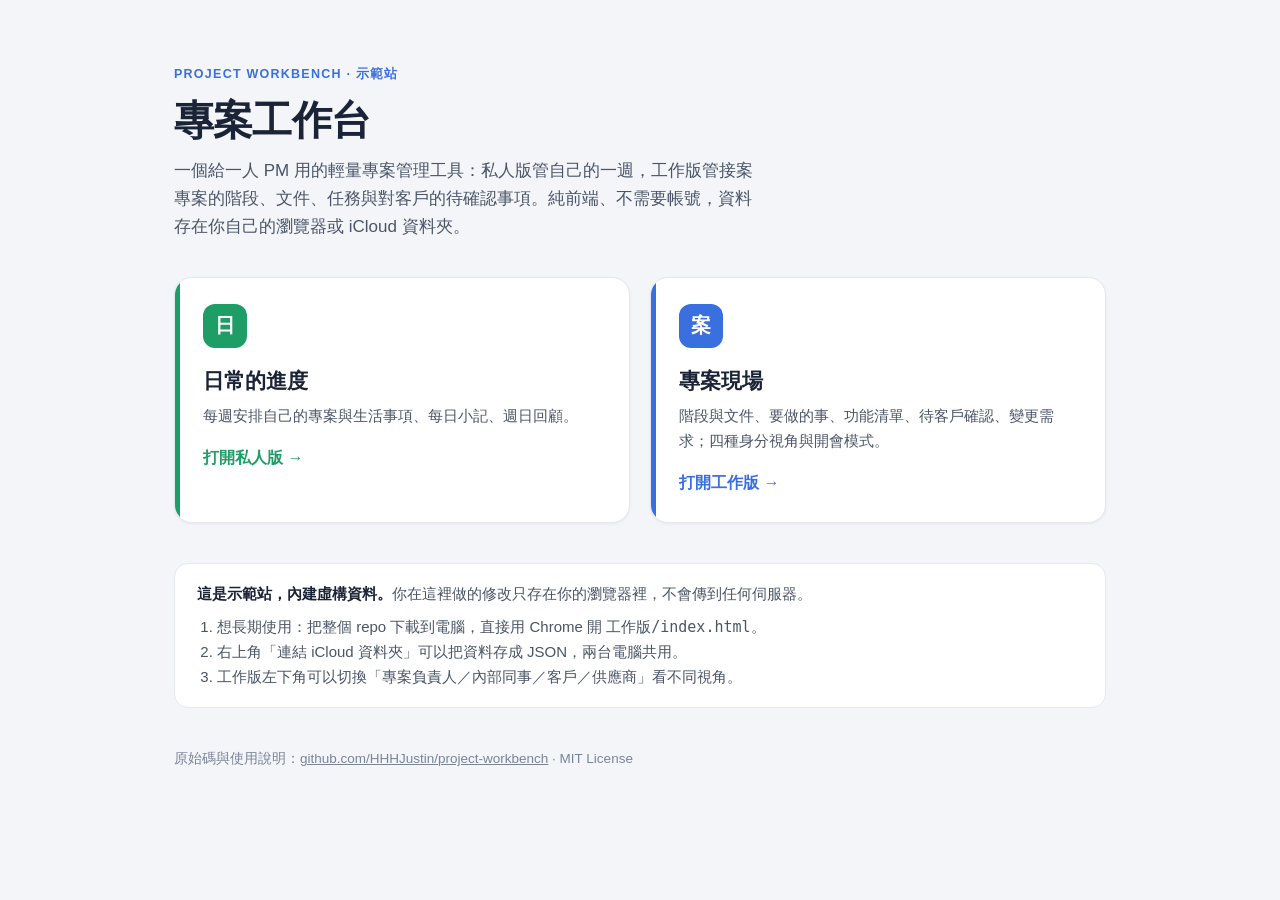
==== index.html @ 43691948 "專案工作台第一版：私人版、工作版、共用儲存模組與示範首頁" ====
<!doctype html>
<html lang="zh-Hant">
<head>
<meta charset="utf-8">
<meta name="viewport" content="width=device-width, initial-scale=1">
<title>專案工作台</title>
<style>
:root{--bg:#f3f5f9;--card:#fff;--line:#e4e8ef;--ink:#1b2437;--ink-2:#4b5567;--ink-3:#7a8497;--green:#1f9d66;--blue:#3a6fe0;font-family:-apple-system,BlinkMacSystemFont,"PingFang TC","Noto Sans TC","Helvetica Neue",Arial,sans-serif;color:var(--ink);background:var(--bg);font-size:16px;line-height:1.65;-webkit-font-smoothing:antialiased}
*{box-sizing:border-box}body{margin:0}
main{max-width:980px;margin:0 auto;padding:64px 24px 80px}
.eyebrow{color:var(--blue);font-size:12.5px;font-weight:700;letter-spacing:.1em;text-transform:uppercase;margin:0 0 10px}
h1{font-size:clamp(28px,4vw,40px);letter-spacing:-.02em;margin:0 0 12px;line-height:1.25}
.lead{color:var(--ink-2);font-size:17px;max-width:62ch;margin:0 0 36px}
.cards{display:grid;grid-template-columns:1fr 1fr;gap:20px;margin-bottom:40px}
a.card{display:block;background:var(--card);border:1px solid var(--line);border-radius:18px;padding:26px 28px;text-decoration:none;color:inherit;box-shadow:0 1px 3px rgba(16,24,40,.06);transition:transform .2s,box-shadow .2s;position:relative;overflow:hidden}
a.card::before{content:"";position:absolute;left:0;top:0;bottom:0;width:5px;background:var(--c)}
a.card:hover{transform:translateY(-3px);box-shadow:0 10px 28px rgba(16,24,40,.1)}
.card .mark{width:44px;height:44px;border-radius:12px;display:grid;place-items:center;color:#fff;font-weight:700;font-size:20px;background:var(--c);margin-bottom:16px}
.card h2{margin:0 0 6px;font-size:21px}
.card p{margin:0;color:var(--ink-2);font-size:15px}
.card .go{display:inline-block;margin-top:16px;color:var(--c);font-weight:600}
.personal{--c:var(--green)}.work{--c:var(--blue)}
.note{background:var(--card);border:1px solid var(--line);border-radius:14px;padding:18px 22px;color:var(--ink-2);font-size:15px}
.note strong{color:var(--ink)}
.note ol{margin:8px 0 0;padding-left:20px}
footer{margin-top:40px;color:var(--ink-3);font-size:13.5px}
footer a{color:var(--ink-3)}
@media(max-width:640px){.cards{grid-template-columns:1fr}main{padding:40px 16px 60px}}
</style>
</head>
<body>
<main>
  <p class="eyebrow">Project Workbench · 示範站</p>
  <h1>專案工作台</h1>
  <p class="lead">一個給一人 PM 用的輕量專案管理工具：私人版管自己的一週，工作版管接案專案的階段、文件、任務與對客戶的待確認事項。純前端、不需要帳號，資料存在你自己的瀏覽器或 iCloud 資料夾。</p>

  <div class="cards">
    <a class="card personal" href="私人版/index.html"><span class="mark">日</span><h2>日常的進度</h2><p>每週安排自己的專案與生活事項、每日小記、週日回顧。</p><span class="go">打開私人版 →</span></a>
    <a class="card work" href="工作版/index.html"><span class="mark">案</span><h2>專案現場</h2><p>階段與文件、要做的事、功能清單、待客戶確認、變更需求；四種身分視角與開會模式。</p><span class="go">打開工作版 →</span></a>
  </div>

  <div class="note">
    <strong>這是示範站，內建虛構資料。</strong>你在這裡做的修改只存在你的瀏覽器裡，不會傳到任何伺服器。
    <ol>
      <li>想長期使用：把整個 repo 下載到電腦，直接用 Chrome 開 <code>工作版/index.html</code>。</li>
      <li>右上角「連結 iCloud 資料夾」可以把資料存成 JSON，兩台電腦共用。</li>
      <li>工作版左下角可以切換「專案負責人／內部同事／客戶／供應商」看不同視角。</li>
    </ol>
  </div>

  <footer>原始碼與使用說明：<a href="https://github.com/HHHJustin/project-workbench">github.com/HHHJustin/project-workbench</a> · MIT License</footer>
</main>
</body>
</html>
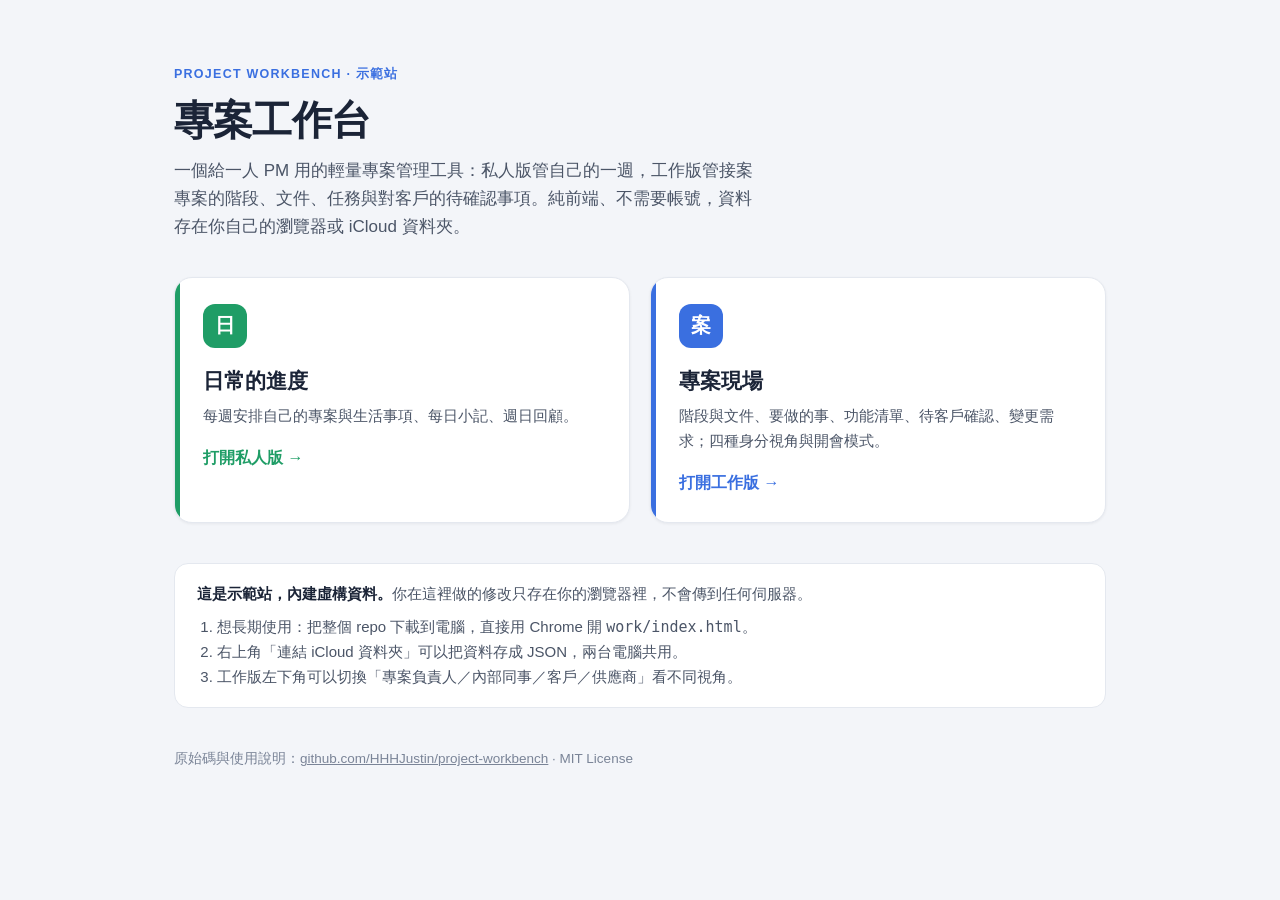
==== commit 9213161b: "網址改英文路徑（personal、work），新增標準流程九階段範本、任務相關連結與 Notion 欄位、期限燈號與開會模式更新" ====
--- a/index.html
+++ b/index.html
@@ -35,14 +35,14 @@
   <p class="lead">一個給一人 PM 用的輕量專案管理工具：私人版管自己的一週，工作版管接案專案的階段、文件、任務與對客戶的待確認事項。純前端、不需要帳號，資料存在你自己的瀏覽器或 iCloud 資料夾。</p>
 
   <div class="cards">
-    <a class="card personal" href="私人版/index.html"><span class="mark">日</span><h2>日常的進度</h2><p>每週安排自己的專案與生活事項、每日小記、週日回顧。</p><span class="go">打開私人版 →</span></a>
-    <a class="card work" href="工作版/index.html"><span class="mark">案</span><h2>專案現場</h2><p>階段與文件、要做的事、功能清單、待客戶確認、變更需求；四種身分視角與開會模式。</p><span class="go">打開工作版 →</span></a>
+    <a class="card personal" href="personal/index.html"><span class="mark">日</span><h2>日常的進度</h2><p>每週安排自己的專案與生活事項、每日小記、週日回顧。</p><span class="go">打開私人版 →</span></a>
+    <a class="card work" href="work/index.html"><span class="mark">案</span><h2>專案現場</h2><p>階段與文件、要做的事、功能清單、待客戶確認、變更需求；四種身分視角與開會模式。</p><span class="go">打開工作版 →</span></a>
   </div>
 
   <div class="note">
     <strong>這是示範站，內建虛構資料。</strong>你在這裡做的修改只存在你的瀏覽器裡，不會傳到任何伺服器。
     <ol>
-      <li>想長期使用：把整個 repo 下載到電腦，直接用 Chrome 開 <code>工作版/index.html</code>。</li>
+      <li>想長期使用：把整個 repo 下載到電腦，直接用 Chrome 開 <code>work/index.html</code>。</li>
       <li>右上角「連結 iCloud 資料夾」可以把資料存成 JSON，兩台電腦共用。</li>
       <li>工作版左下角可以切換「專案負責人／內部同事／客戶／供應商」看不同視角。</li>
     </ol>
